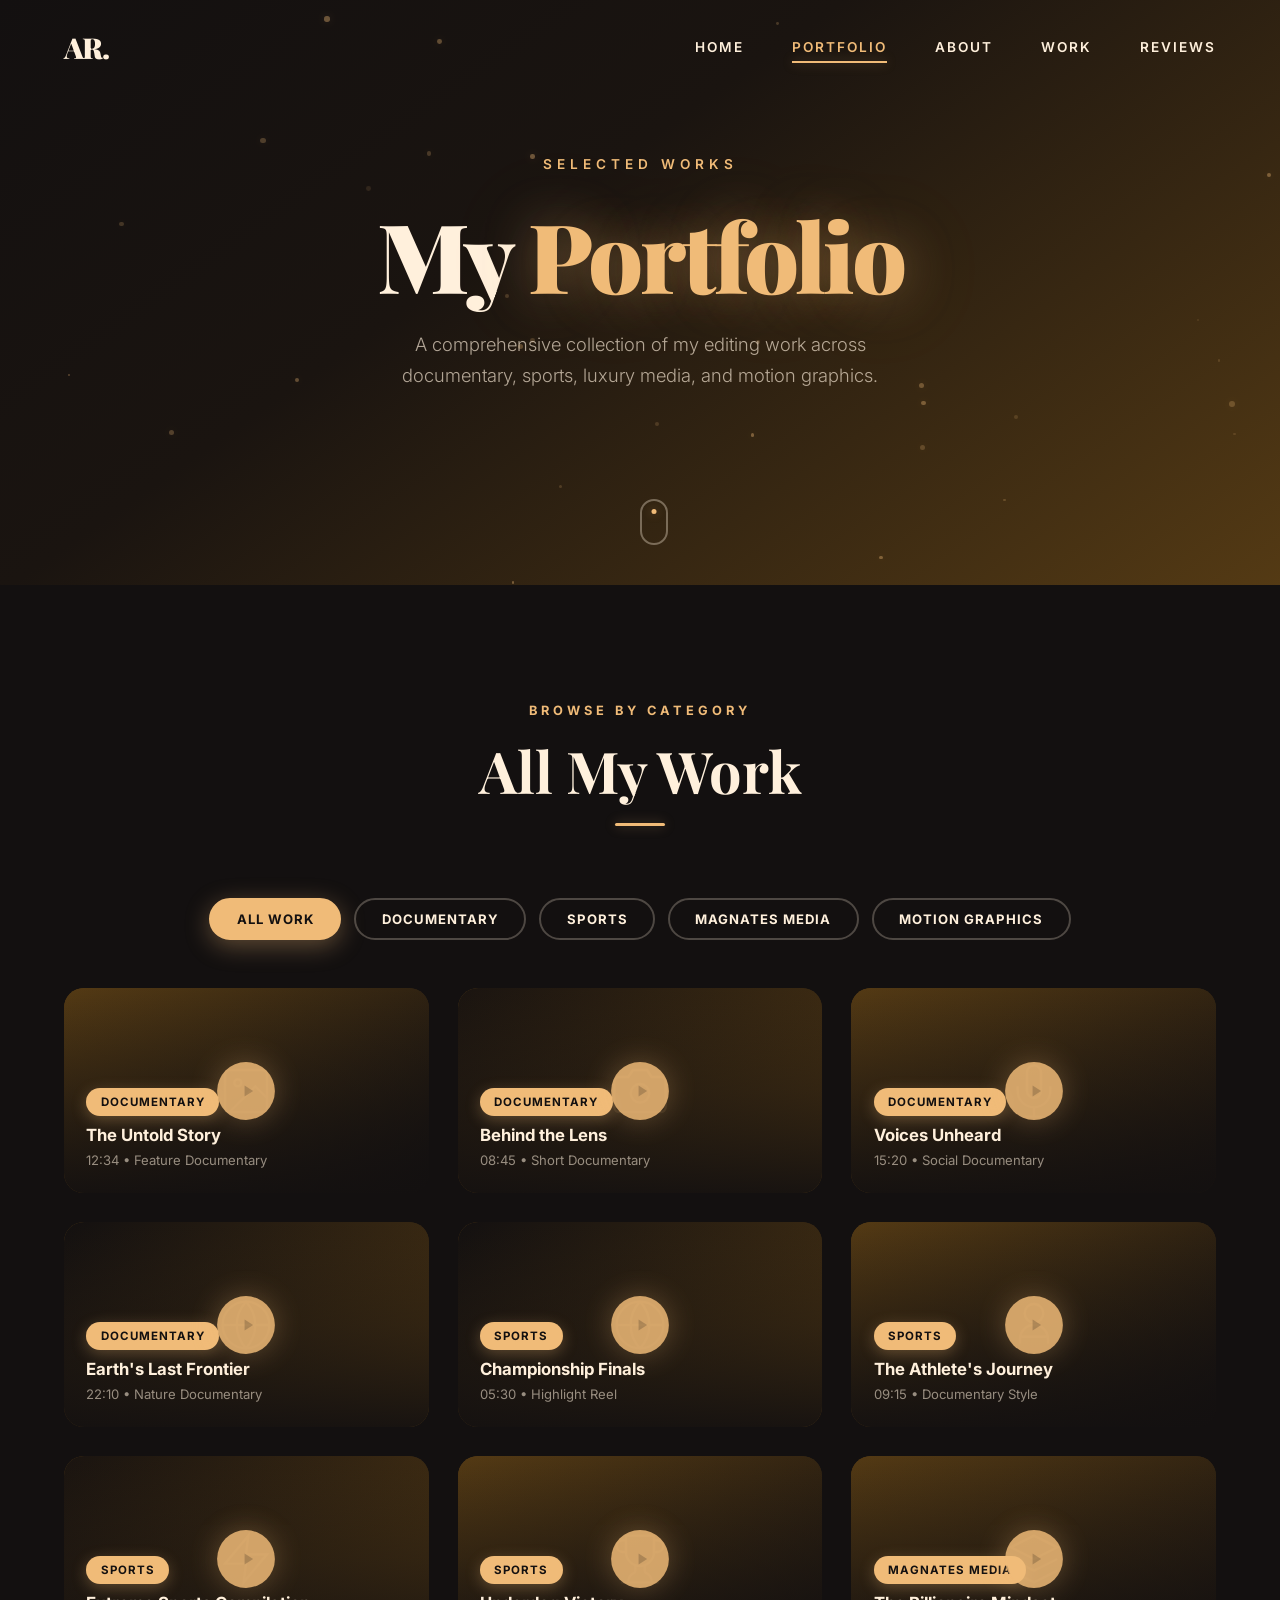
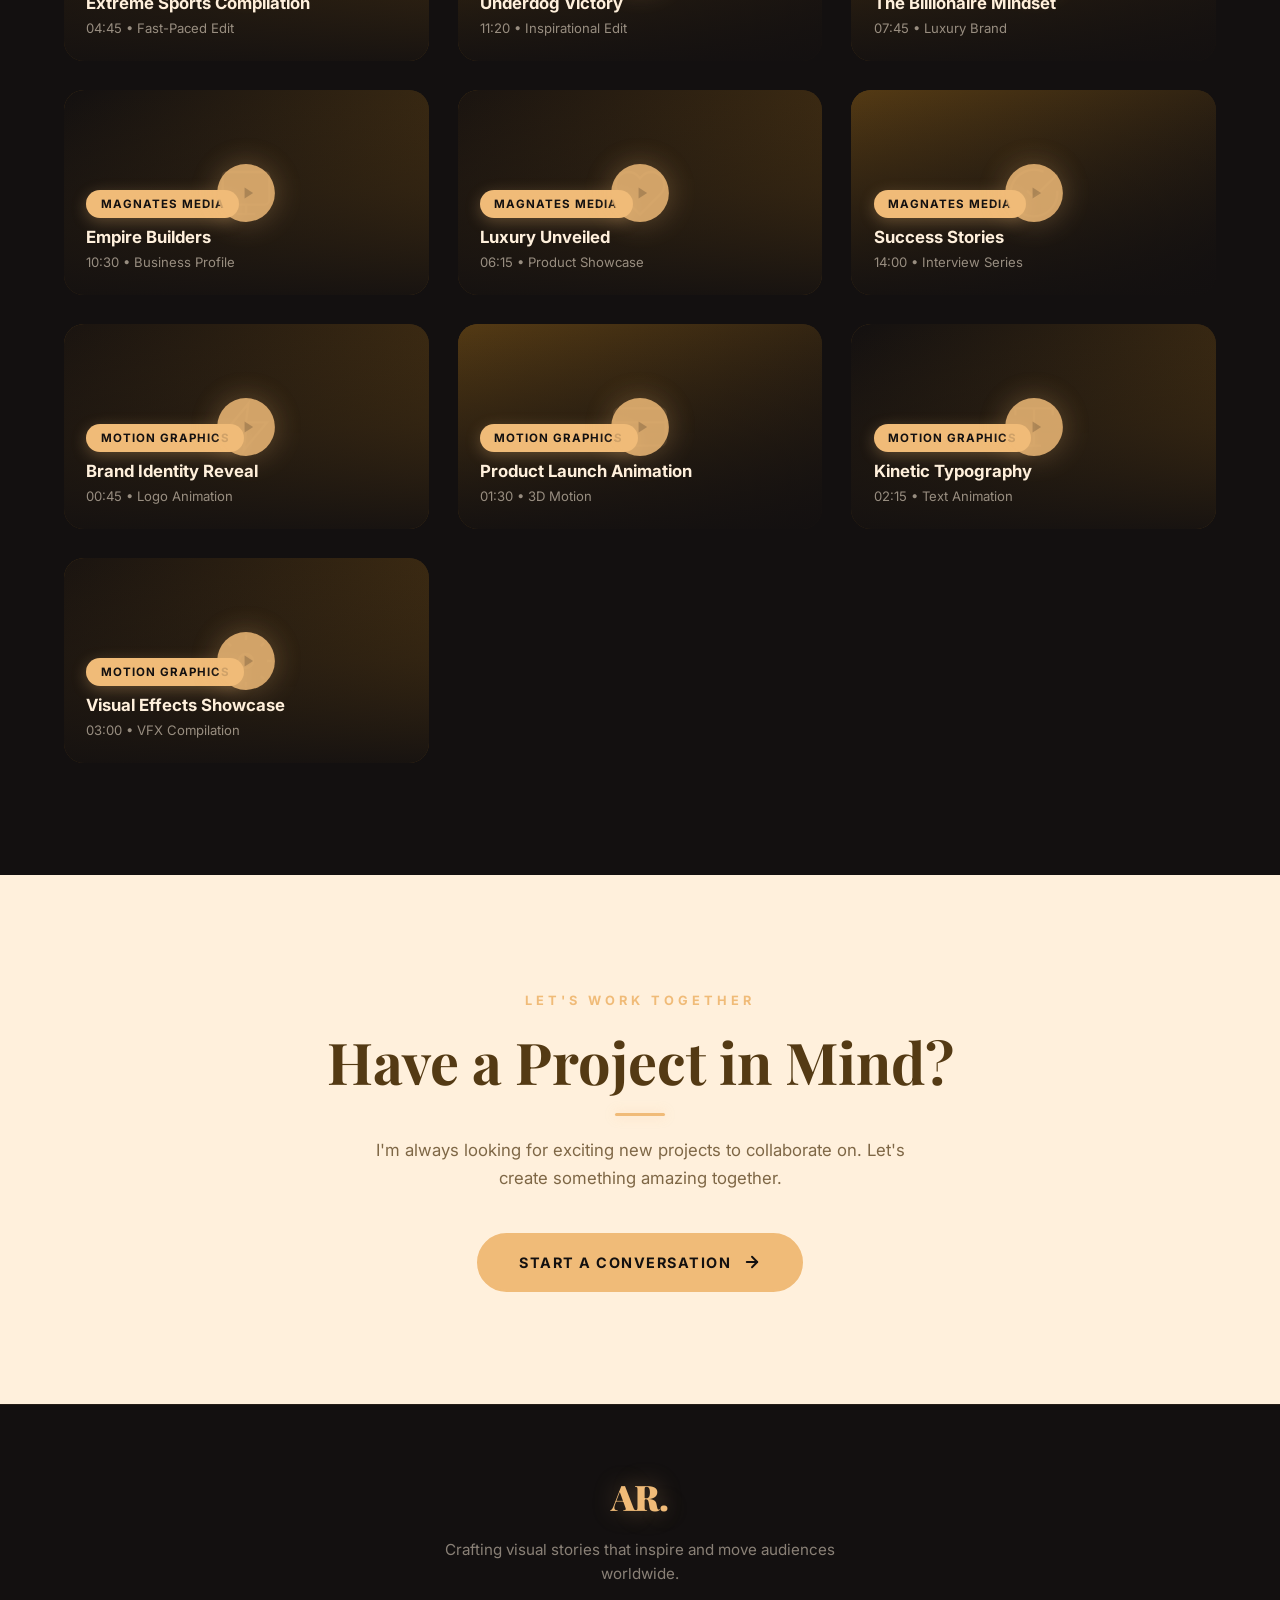
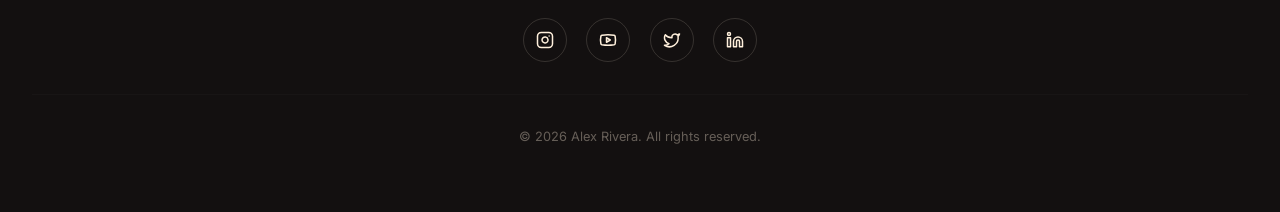
==== portfolio.html @ a9b36539 "Add files via upload" ====
<!DOCTYPE html>
<html lang="en">
<head>
<meta charset="UTF-8">
<meta name="viewport" content="width=device-width, initial-scale=1.0">
<title>Portfolio | Alex Rivera - Video Editor</title>
<meta name="description" content="Browse my complete video editing portfolio. Documentary, Sports, Magnates Media, and Motion Graphics.">
<link rel="stylesheet" href="css/styles.css">
</head>
<body>

<nav class="nav">
  <a href="index.html" class="nav-logo">AR.</a>
  <ul class="nav-links">
    <li><a href="index.html" class="nav-link">Home</a></li>
    <li><a href="portfolio.html" class="nav-link active">Portfolio</a></li>
    <li><a href="index.html#about" class="nav-link">About</a></li>
    <li><a href="index.html#work" class="nav-link">Work</a></li>
    <li><a href="index.html#reviews" class="nav-link">Reviews</a></li>
  </ul>
</nav>

<!-- HERO -->
<section class="hero" style="min-height:65vh;">
  <div class="hero-bg"></div>
  <div class="hero-particles"></div>
  <div class="hero-content">
    <p class="hero-subtitle">Selected Works</p>
    <h1 class="hero-title">My <span>Portfolio</span></h1>
    <p class="hero-desc">A comprehensive collection of my editing work across documentary, sports, luxury media, and motion graphics.</p>
  </div>
  <div class="hero-scroll"><div class="scroll-indicator"></div></div>
</section>

<!-- PORTFOLIO -->
<section class="section section-dark" id="portfolio">
  <div class="section-header reveal">
    <span class="section-label">Browse by Category</span>
    <h2 class="section-title">All My Work</h2>
    <div class="animated-line"></div>
  </div>

  <div class="filter-wrap reveal">
    <button class="filter-btn active" data-filter="all">All Work</button>
    <button class="filter-btn" data-filter="documentary">Documentary</button>
    <button class="filter-btn" data-filter="sports">Sports</button>
    <button class="filter-btn" data-filter="magnates">Magnates Media</button>
    <button class="filter-btn" data-filter="motion-graphics">Motion Graphics</button>
  </div>

  <div class="video-grid" id="portfolioGrid">

    <!-- ===== DOCUMENTARY ===== -->
    <div class="video-card reveal" data-video-url="https://drive.google.com/file/d/YOUR_DOC_ID_1/preview" data-video-title="The Untold Story" data-video-category="Documentary" data-category="documentary">
      <div class="video-thumb">
        <div class="video-thumb-bg" style="background:linear-gradient(145deg,#543A14,#131010);">
          <svg width="56" height="56" viewBox="0 0 24 24" fill="none" stroke="#F0BB78" stroke-width="1"><rect x="3" y="3" width="18" height="18" rx="2"/><circle cx="8.5" cy="8.5" r="1.5"/><path d="M21 15l-5-5L5 21"/></svg>
        </div>
        <div class="video-overlay">
          <div class="play-btn"><svg viewBox="0 0 24 24"><path d="M8 5v14l11-7z"/></svg></div>
          <span class="video-cat">Documentary</span>
          <h3 class="video-title">The Untold Story</h3>
          <p class="video-meta">12:34 &bull; Feature Documentary</p>
        </div>
      </div>
    </div>

    <div class="video-card reveal" data-video-url="https://drive.google.com/file/d/YOUR_DOC_ID_2/preview" data-video-title="Behind the Lens" data-video-category="Documentary" data-category="documentary">
      <div class="video-thumb">
        <div class="video-thumb-bg" style="background:linear-gradient(145deg,#1a1410,#543A14);">
          <svg width="56" height="56" viewBox="0 0 24 24" fill="none" stroke="#F0BB78" stroke-width="1"><path d="M23 19a2 2 0 0 1-2 2H3a2 2 0 0 1-2-2V8a2 2 0 0 1 2-2h4l2-3h6l2 3h4a2 2 0 0 1 2 2z"/><circle cx="12" cy="13" r="4"/></svg>
        </div>
        <div class="video-overlay">
          <div class="play-btn"><svg viewBox="0 0 24 24"><path d="M8 5v14l11-7z"/></svg></div>
          <span class="video-cat">Documentary</span>
          <h3 class="video-title">Behind the Lens</h3>
          <p class="video-meta">08:45 &bull; Short Documentary</p>
        </div>
      </div>
    </div>

    <div class="video-card reveal" data-video-url="https://drive.google.com/file/d/YOUR_DOC_ID_3/preview" data-video-title="Voices Unheard" data-video-category="Documentary" data-category="documentary">
      <div class="video-thumb">
        <div class="video-thumb-bg" style="background:linear-gradient(145deg,#543A14,#1a1410);">
          <svg width="56" height="56" viewBox="0 0 24 24" fill="none" stroke="#F0BB78" stroke-width="1"><path d="M12 1a3 3 0 0 0-3 3v8a3 3 0 0 0 6 0V4a3 3 0 0 0-3-3z"/><path d="M19 10v2a7 7 0 0 1-14 0v-2"/><line x1="12" y1="19" x2="12" y2="23"/><line x1="8" y1="23" x2="16" y2="23"/></svg>
        </div>
        <div class="video-overlay">
          <div class="play-btn"><svg viewBox="0 0 24 24"><path d="M8 5v14l11-7z"/></svg></div>
          <span class="video-cat">Documentary</span>
          <h3 class="video-title">Voices Unheard</h3>
          <p class="video-meta">15:20 &bull; Social Documentary</p>
        </div>
      </div>
    </div>

    <div class="video-card reveal" data-video-url="https://drive.google.com/file/d/YOUR_DOC_ID_4/preview" data-video-title="Earth's Last Frontier" data-video-category="Documentary" data-category="documentary">
      <div class="video-thumb">
        <div class="video-thumb-bg" style="background:linear-gradient(145deg,#131010,#543A14);">
          <svg width="56" height="56" viewBox="0 0 24 24" fill="none" stroke="#F0BB78" stroke-width="1"><circle cx="12" cy="12" r="10"/><line x1="2" y1="12" x2="22" y2="12"/><path d="M12 2a15.3 15.3 0 0 1 4 10 15.3 15.3 0 0 1-4 10 15.3 15.3 0 0 1-4-10 15.3 15.3 0 0 1 4-10z"/></svg>
        </div>
        <div class="video-overlay">
          <div class="play-btn"><svg viewBox="0 0 24 24"><path d="M8 5v14l11-7z"/></svg></div>
          <span class="video-cat">Documentary</span>
          <h3 class="video-title">Earth's Last Frontier</h3>
          <p class="video-meta">22:10 &bull; Nature Documentary</p>
        </div>
      </div>
    </div>

    <!-- ===== SPORTS ===== -->
    <div class="video-card reveal" data-video-url="https://drive.google.com/file/d/YOUR_SPORT_ID_1/preview" data-video-title="Championship Finals" data-video-category="Sports" data-category="sports">
      <div class="video-thumb">
        <div class="video-thumb-bg" style="background:linear-gradient(145deg,#131010,#543A14);">
          <svg width="56" height="56" viewBox="0 0 24 24" fill="none" stroke="#F0BB78" stroke-width="1"><circle cx="12" cy="12" r="10"/><path d="M12 2a14.5 14.5 0 0 0 0 20 14.5 14.5 0 0 0 0-20"/><path d="M2 12h20"/></svg>
        </div>
        <div class="video-overlay">
          <div class="play-btn"><svg viewBox="0 0 24 24"><path d="M8 5v14l11-7z"/></svg></div>
          <span class="video-cat">Sports</span>
          <h3 class="video-title">Championship Finals</h3>
          <p class="video-meta">05:30 &bull; Highlight Reel</p>
        </div>
      </div>
    </div>

    <div class="video-card reveal" data-video-url="https://drive.google.com/file/d/YOUR_SPORT_ID_2/preview" data-video-title="The Athlete's Journey" data-video-category="Sports" data-category="sports">
      <div class="video-thumb">
        <div class="video-thumb-bg" style="background:linear-gradient(145deg,#543A14,#131010);">
          <svg width="56" height="56" viewBox="0 0 24 24" fill="none" stroke="#F0BB78" stroke-width="1"><path d="M6.5 17h11"/><path d="M6 20v-2a6 6 0 1 1 12 0v2"/><circle cx="12" cy="7" r="4"/></svg>
        </div>
        <div class="video-overlay">
          <div class="play-btn"><svg viewBox="0 0 24 24"><path d="M8 5v14l11-7z"/></svg></div>
          <span class="video-cat">Sports</span>
          <h3 class="video-title">The Athlete's Journey</h3>
          <p class="video-meta">09:15 &bull; Documentary Style</p>
        </div>
      </div>
    </div>

    <div class="video-card reveal" data-video-url="https://drive.google.com/file/d/YOUR_SPORT_ID_3/preview" data-video-title="Extreme Sports Compilation" data-video-category="Sports" data-category="sports">
      <div class="video-thumb">
        <div class="video-thumb-bg" style="background:linear-gradient(145deg,#1a1410,#543A14);">
          <svg width="56" height="56" viewBox="0 0 24 24" fill="none" stroke="#F0BB78" stroke-width="1"><polygon points="13 2 3 14 12 14 11 22 21 10 12 10 13 2"/></svg>
        </div>
        <div class="video-overlay">
          <div class="play-btn"><svg viewBox="0 0 24 24"><path d="M8 5v14l11-7z"/></svg></div>
          <span class="video-cat">Sports</span>
          <h3 class="video-title">Extreme Sports Compilation</h3>
          <p class="video-meta">04:45 &bull; Fast-Paced Edit</p>
        </div>
      </div>
    </div>

    <div class="video-card reveal" data-video-url="https://drive.google.com/file/d/YOUR_SPORT_ID_4/preview" data-video-title="Underdog Victory" data-video-category="Sports" data-category="sports">
      <div class="video-thumb">
        <div class="video-thumb-bg" style="background:linear-gradient(145deg,#543A14,#1a1410);">
          <svg width="56" height="56" viewBox="0 0 24 24" fill="none" stroke="#F0BB78" stroke-width="1"><path d="M6 9H4.5a2.5 2.5 0 0 1 0-5H6"/><path d="M18 9h1.5a2.5 2.5 0 0 0 0-5H18"/><path d="M4 22h16"/><path d="M10 14.66V17c0 .55-.47.98-.97 1.21C7.85 18.75 7 20.24 7 22"/><path d="M14 14.66V17c0 .55.47.98.97 1.21C16.15 18.75 17 20.24 17 22"/><path d="M18 2H6v7a6 6 0 0 0 12 0V2Z"/></svg>
        </div>
        <div class="video-overlay">
          <div class="play-btn"><svg viewBox="0 0 24 24"><path d="M8 5v14l11-7z"/></svg></div>
          <span class="video-cat">Sports</span>
          <h3 class="video-title">Underdog Victory</h3>
          <p class="video-meta">11:20 &bull; Inspirational Edit</p>
        </div>
      </div>
    </div>

    <!-- ===== MAGNATES MEDIA ===== -->
    <div class="video-card reveal" data-video-url="https://drive.google.com/file/d/YOUR_MAG_ID_1/preview" data-video-title="The Billionaire Mindset" data-video-category="Magnates Media" data-category="magnates">
      <div class="video-thumb">
        <div class="video-thumb-bg" style="background:linear-gradient(145deg,#543A14,#1a1410);">
          <svg width="56" height="56" viewBox="0 0 24 24" fill="none" stroke="#F0BB78" stroke-width="1"><path d="M12 2L2 7l10 5 10-5-10-5z"/><path d="M2 17l10 5 10-5"/><path d="M2 12l10 5 10-5"/></svg>
        </div>
        <div class="video-overlay">
          <div class="play-btn"><svg viewBox="0 0 24 24"><path d="M8 5v14l11-7z"/></svg></div>
          <span class="video-cat">Magnates Media</span>
          <h3 class="video-title">The Billionaire Mindset</h3>
          <p class="video-meta">07:45 &bull; Luxury Brand</p>
        </div>
      </div>
    </div>

    <div class="video-card reveal" data-video-url="https://drive.google.com/file/d/YOUR_MAG_ID_2/preview" data-video-title="Empire Builders" data-video-category="Magnates Media" data-category="magnates">
      <div class="video-thumb">
        <div class="video-thumb-bg" style="background:linear-gradient(145deg,#131010,#543A14);">
          <svg width="56" height="56" viewBox="0 0 24 24" fill="none" stroke="#F0BB78" stroke-width="1"><rect x="2" y="3" width="20" height="14" rx="2" ry="2"/><line x1="8" y1="21" x2="16" y2="21"/><line x1="12" y1="17" x2="12" y2="21"/></svg>
        </div>
        <div class="video-overlay">
          <div class="play-btn"><svg viewBox="0 0 24 24"><path d="M8 5v14l11-7z"/></svg></div>
          <span class="video-cat">Magnates Media</span>
          <h3 class="video-title">Empire Builders</h3>
          <p class="video-meta">10:30 &bull; Business Profile</p>
        </div>
      </div>
    </div>

    <div class="video-card reveal" data-video-url="https://drive.google.com/file/d/YOUR_MAG_ID_3/preview" data-video-title="Luxury Unveiled" data-video-category="Magnates Media" data-category="magnates">
      <div class="video-thumb">
        <div class="video-thumb-bg" style="background:linear-gradient(145deg,#1a1410,#543A14);">
          <svg width="56" height="56" viewBox="0 0 24 24" fill="none" stroke="#F0BB78" stroke-width="1"><path d="M20.84 4.61a5.5 5.5 0 0 0-7.78 0L12 5.67l-1.06-1.06a5.5 5.5 0 0 0-7.78 7.78l1.06 1.06L12 21.23l7.78-7.78 1.06-1.06a5.5 5.5 0 0 0 0-7.78z"/></svg>
        </div>
        <div class="video-overlay">
          <div class="play-btn"><svg viewBox="0 0 24 24"><path d="M8 5v14l11-7z"/></svg></div>
          <span class="video-cat">Magnates Media</span>
          <h3 class="video-title">Luxury Unveiled</h3>
          <p class="video-meta">06:15 &bull; Product Showcase</p>
        </div>
      </div>
    </div>

    <div class="video-card reveal" data-video-url="https://drive.google.com/file/d/YOUR_MAG_ID_4/preview" data-video-title="Success Stories" data-video-category="Magnates Media" data-category="magnates">
      <div class="video-thumb">
        <div class="video-thumb-bg" style="background:linear-gradient(145deg,#543A14,#131010);">
          <svg width="56" height="56" viewBox="0 0 24 24" fill="none" stroke="#F0BB78" stroke-width="1"><path d="M22 11.08V12a10 10 0 1 1-5.93-9.14"/><polyline points="22 4 12 14.01 9 11.01"/></svg>
        </div>
        <div class="video-overlay">
          <div class="play-btn"><svg viewBox="0 0 24 24"><path d="M8 5v14l11-7z"/></svg></div>
          <span class="video-cat">Magnates Media</span>
          <h3 class="video-title">Success Stories</h3>
          <p class="video-meta">14:00 &bull; Interview Series</p>
        </div>
      </div>
    </div>

    <!-- ===== MOTION GRAPHICS ===== -->
    <div class="video-card reveal" data-video-url="https://drive.google.com/file/d/YOUR_MG_ID_1/preview" data-video-title="Brand Identity Reveal" data-video-category="Motion Graphics" data-category="motion-graphics">
      <div class="video-thumb">
        <div class="video-thumb-bg" style="background:linear-gradient(145deg,#1a1410,#543A14);">
          <svg width="56" height="56" viewBox="0 0 24 24" fill="none" stroke="#F0BB78" stroke-width="1"><polygon points="13 2 3 14 12 14 11 22 21 10 12 10 13 2"/></svg>
        </div>
        <div class="video-overlay">
          <div class="play-btn"><svg viewBox="0 0 24 24"><path d="M8 5v14l11-7z"/></svg></div>
          <span class="video-cat">Motion Graphics</span>
          <h3 class="video-title">Brand Identity Reveal</h3>
          <p class="video-meta">00:45 &bull; Logo Animation</p>
        </div>
      </div>
    </div>

    <div class="video-card reveal" data-video-url="https://drive.google.com/file/d/YOUR_MG_ID_2/preview" data-video-title="Product Launch Animation" data-video-category="Motion Graphics" data-category="motion-graphics">
      <div class="video-thumb">
        <div class="video-thumb-bg" style="background:linear-gradient(145deg,#543A14,#1a1410);">
          <svg width="56" height="56" viewBox="0 0 24 24" fill="none" stroke="#F0BB78" stroke-width="1"><rect x="1" y="4" width="22" height="16" rx="2" ry="2"/><line x1="1" y1="10" x2="23" y2="10"/></svg>
        </div>
        <div class="video-overlay">
          <div class="play-btn"><svg viewBox="0 0 24 24"><path d="M8 5v14l11-7z"/></svg></div>
          <span class="video-cat">Motion Graphics</span>
          <h3 class="video-title">Product Launch Animation</h3>
          <p class="video-meta">01:30 &bull; 3D Motion</p>
        </div>
      </div>
    </div>

    <div class="video-card reveal" data-video-url="https://drive.google.com/file/d/YOUR_MG_ID_3/preview" data-video-title="Kinetic Typography" data-video-category="Motion Graphics" data-category="motion-graphics">
      <div class="video-thumb">
        <div class="video-thumb-bg" style="background:linear-gradient(145deg,#131010,#543A14);">
          <svg width="56" height="56" viewBox="0 0 24 24" fill="none" stroke="#F0BB78" stroke-width="1"><path d="M4 7V4h16v3"/><path d="M9 20h6"/><path d="M12 4v16"/></svg>
        </div>
        <div class="video-overlay">
          <div class="play-btn"><svg viewBox="0 0 24 24"><path d="M8 5v14l11-7z"/></svg></div>
          <span class="video-cat">Motion Graphics</span>
          <h3 class="video-title">Kinetic Typography</h3>
          <p class="video-meta">02:15 &bull; Text Animation</p>
        </div>
      </div>
    </div>

    <div class="video-card reveal" data-video-url="https://drive.google.com/file/d/YOUR_MG_ID_4/preview" data-video-title="Visual Effects Showcase" data-video-category="Motion Graphics" data-category="motion-graphics">
      <div class="video-thumb">
        <div class="video-thumb-bg" style="background:linear-gradient(145deg,#1a1410,#543A14);">
          <svg width="56" height="56" viewBox="0 0 24 24" fill="none" stroke="#F0BB78" stroke-width="1"><circle cx="12" cy="12" r="3"/><path d="M12 1v2"/><path d="M12 21v2"/><path d="M4.22 4.22l1.42 1.42"/><path d="M18.36 18.36l1.42 1.42"/><path d="M1 12h2"/><path d="M21 12h2"/><path d="M4.22 19.78l1.42-1.42"/><path d="M18.36 5.64l1.42-1.42"/></svg>
        </div>
        <div class="video-overlay">
          <div class="play-btn"><svg viewBox="0 0 24 24"><path d="M8 5v14l11-7z"/></svg></div>
          <span class="video-cat">Motion Graphics</span>
          <h3 class="video-title">Visual Effects Showcase</h3>
          <p class="video-meta">03:00 &bull; VFX Compilation</p>
        </div>
      </div>
    </div>

  </div>
</section>

<!-- CTA -->
<section class="section section-cream" style="text-align:center;">
  <div class="reveal">
    <span class="section-label">Let's Work Together</span>
    <h2 class="section-title">Have a Project in Mind?</h2>
    <div class="animated-line"></div>
    <p class="section-desc" style="margin-bottom:2.5rem;">I'm always looking for exciting new projects to collaborate on. Let's create something amazing together.</p>
    <a href="mailto:alex.rivera@example.com" class="hero-cta" style="opacity:1;animation:none;">
      <span>Start a Conversation</span>
      <svg width="18" height="18" viewBox="0 0 24 24" fill="none" stroke="currentColor" stroke-width="2.5" stroke-linecap="round" stroke-linejoin="round"><path d="M5 12h14"/><path d="m12 5 7 7-7 7"/></svg>
    </a>
  </div>
</section>

<!-- FOOTER -->
<footer class="footer">
  <div class="footer-logo">AR.</div>
  <p class="footer-text">Crafting visual stories that inspire and move audiences worldwide.</p>
  <div class="footer-social">
    <a href="#" class="social-link" aria-label="Instagram"><svg width="18" height="18" viewBox="0 0 24 24" fill="none" stroke="currentColor" stroke-width="2" stroke-linecap="round" stroke-linejoin="round"><rect x="2" y="2" width="20" height="20" rx="5"/><path d="M16 11.37A4 4 0 1 1 12.63 8 4 4 0 0 1 16 11.37z"/><line x1="17.5" y1="6.5" x2="17.51" y2="6.5"/></svg></a>
    <a href="#" class="social-link" aria-label="YouTube"><svg width="18" height="18" viewBox="0 0 24 24" fill="none" stroke="currentColor" stroke-width="2" stroke-linecap="round" stroke-linejoin="round"><path d="M2.5 17a24.12 24.12 0 0 1 0-10 2 2 0 0 1 1.4-1.4 49.56 49.56 0 0 1 16.2 0A2 2 0 0 1 21.5 7a24.12 24.12 0 0 1 0 10 2 2 0 0 1-1.4 1.4 49.55 49.55 0 0 1-16.2 0A2 2 0 0 1 2.5 17"/><path d="m10 15 5-3-5-3z"/></svg></a>
    <a href="#" class="social-link" aria-label="Twitter"><svg width="18" height="18" viewBox="0 0 24 24" fill="none" stroke="currentColor" stroke-width="2" stroke-linecap="round" stroke-linejoin="round"><path d="M22 4s-.7 2.1-2 3.4c1.6 10-9.4 17.3-18 11.6 2.2.1 4.4-.6 6-2C3 15.5.5 9.6 3 5c2.2 2.6 5.6 4.1 9 4-.9-4.2 4-6.6 7-3.8 1.1 0 3-1.2 3-1.2z"/></svg></a>
    <a href="#" class="social-link" aria-label="LinkedIn"><svg width="18" height="18" viewBox="0 0 24 24" fill="none" stroke="currentColor" stroke-width="2" stroke-linecap="round" stroke-linejoin="round"><path d="M16 8a6 6 0 0 1 6 6v7h-4v-7a2 2 0 0 0-2-2 2 2 0 0 0-2 2v7h-4v-7a6 6 0 0 1 6-6z"/><rect x="2" y="9" width="4" height="12"/><circle cx="4" cy="4" r="2"/></svg></a>
  </div>
  <div class="footer-bottom">&copy; 2026 Alex Rivera. All rights reserved.</div>
</footer>

<!-- VIDEO MODAL -->
<div class="video-modal" id="videoModal">
  <div class="modal-backdrop"></div>
  <div class="modal-content">
    <button class="modal-close" aria-label="Close video">
      <svg viewBox="0 0 24 24" fill="none" stroke="currentColor" stroke-width="2.5" stroke-linecap="round" stroke-linejoin="round"><line x1="18" y1="6" x2="6" y2="18"/><line x1="6" y1="6" x2="18" y2="18"/></svg>
    </button>
    <div class="modal-video"></div>
    <div class="modal-info">
      <h3>Video Title</h3>
      <p>Category</p>
    </div>
  </div>
</div>

<script src="js/video-config.js"></script>
<script src="js/main.js"></script>
</body>
</html>
---- css/styles.css ----
@import url('https://fonts.googleapis.com/css2?family=Inter:wght@300;400;500;600;700;800;900&family=Playfair+Display:ital,wght@0,400;0,700;0,900;1,400;1,700&display=swap');

:root {
  --cream: #FFF0DC;
  --peach: #F0BB78;
  --brown: #543A14;
  --black: #131010;
  --peach-glow: rgba(240,187,120,0.35);
  --peach-glow-strong: rgba(240,187,120,0.6);
}

*{margin:0;padding:0;box-sizing:border-box}
html{scroll-behavior:smooth;font-size:16px}
body{font-family:'Inter',sans-serif;background:var(--cream);color:var(--brown);overflow-x:hidden;line-height:1.6}
h1,h2,h3,h4,h5,h6{font-family:'Playfair Display',serif;font-weight:700;line-height:1.15}
a{text-decoration:none;color:inherit}
img{max-width:100%;display:block}

::-webkit-scrollbar{width:8px}
::-webkit-scrollbar-track{background:var(--cream)}
::-webkit-scrollbar-thumb{background:var(--peach);border-radius:4px}
::-webkit-scrollbar-thumb:hover{background:var(--brown)}

/* === NAV === */
.nav{position:fixed;top:0;left:0;width:100%;z-index:1000;padding:1.5rem 4rem;display:flex;justify-content:space-between;align-items:center;transition:all .4s cubic-bezier(.4,0,.2,1);backdrop-filter:blur(0)}
.nav.scrolled{background:rgba(255,240,220,.88);backdrop-filter:blur(20px);padding:1rem 4rem;box-shadow:0 4px 30px rgba(84,58,20,.08)}
.nav.scrolled .nav-logo{color:var(--brown)}
.nav.scrolled .nav-link{color:var(--brown)}
.nav-logo{font-family:'Playfair Display',serif;font-size:1.8rem;font-weight:900;color:var(--cream);letter-spacing:-1px;transition:color .3s}
.nav-links{display:flex;gap:3rem;list-style:none}
.nav-link{font-size:.85rem;font-weight:600;color:var(--cream);letter-spacing:2px;text-transform:uppercase;position:relative;padding:.5rem 0;transition:color .3s}
.nav-link::after{content:'';position:absolute;bottom:0;left:0;width:0;height:2px;background:var(--peach);transition:width .35s cubic-bezier(.4,0,.2,1);box-shadow:0 0 12px var(--peach-glow)}
.nav-link:hover::after{width:100%}
.nav-link:hover{color:var(--peach)}
.nav-link.active{color:var(--peach)}
.nav-link.active::after{width:100%}

/* === HERO === */
.hero{min-height:100vh;position:relative;display:flex;align-items:center;justify-content:center;overflow:hidden;background:var(--black)}
.hero-bg{position:absolute;inset:0;background:linear-gradient(145deg,var(--black) 0%,#1a1410 40%,var(--brown) 100%);z-index:1}
.hero-particles{position:absolute;inset:0;z-index:2;overflow:hidden}
.particle{position:absolute;width:3px;height:3px;background:var(--peach);border-radius:50%;opacity:.25;animation:floatParticle 18s infinite ease-in-out;box-shadow:0 0 8px var(--peach-glow)}
.hero-content{position:relative;z-index:10;text-align:center;padding:2rem;max-width:900px}
.hero-subtitle{font-size:.85rem;font-weight:600;letter-spacing:5px;text-transform:uppercase;color:var(--peach);margin-bottom:1.5rem;opacity:0;animation:fadeInUp .9s ease forwards .3s}
.hero-title{font-size:clamp(2.8rem,7.5vw,6.5rem);font-weight:900;color:var(--cream);margin-bottom:1.2rem;opacity:0;animation:fadeInUp .9s ease forwards .5s;letter-spacing:-3px}
.hero-title span{color:var(--peach);text-shadow:0 0 50px var(--peach-glow),0 0 100px rgba(240,187,120,.2)}
.hero-desc{font-size:1.15rem;color:rgba(255,240,220,.65);max-width:560px;margin:0 auto 2.5rem;opacity:0;animation:fadeInUp .9s ease forwards .7s;font-weight:300;line-height:1.7}
.hero-cta{display:inline-flex;align-items:center;gap:.75rem;padding:1rem 2.5rem;background:var(--peach);color:var(--black);font-weight:700;font-size:.9rem;letter-spacing:1.5px;text-transform:uppercase;border-radius:50px;transition:all .4s cubic-bezier(.4,0,.2,1);opacity:0;animation:fadeInUp .9s ease forwards .9s;border:2px solid var(--peach);cursor:pointer}
.hero-cta:hover{background:transparent;color:var(--peach);transform:translateY(-4px);box-shadow:0 15px 50px var(--peach-glow),0 0 80px rgba(240,187,120,.15)}
.hero-scroll{position:absolute;bottom:2.5rem;left:50%;transform:translateX(-50%);z-index:10;opacity:0;animation:fadeInUp .9s ease forwards 1.3s}
.scroll-indicator{width:28px;height:46px;border:2px solid rgba(255,240,220,.35);border-radius:14px;position:relative}
.scroll-indicator::before{content:'';position:absolute;top:8px;left:50%;transform:translateX(-50%);width:5px;height:5px;background:var(--peach);border-radius:50%;animation:scrollBounce 2.2s infinite;box-shadow:0 0 10px var(--peach-glow)}

/* === SECTIONS === */
.section{padding:7rem 4rem;position:relative;overflow:hidden}
.section-dark{background:var(--black);color:var(--cream)}
.section-cream{background:var(--cream);color:var(--brown)}
.section-header{text-align:center;margin-bottom:4.5rem}
.section-label{font-size:.8rem;font-weight:700;letter-spacing:4px;text-transform:uppercase;color:var(--peach);margin-bottom:1rem;display:inline-block}
.section-title{font-size:clamp(2.2rem,4.5vw,3.8rem);margin-bottom:1.2rem}
.section-desc{font-size:1.05rem;max-width:580px;margin:0 auto;opacity:.75;line-height:1.7}

/* === MARQUEE === */
.marquee-wrap{overflow:hidden;white-space:nowrap;padding:1.8rem 0;background:var(--peach);position:relative}
.marquee-track{display:inline-flex;animation:marqueeScroll 22s linear infinite}
.marquee-item{font-family:'Playfair Display',serif;font-size:1.6rem;font-weight:800;padding:0 2.5rem;text-transform:uppercase;letter-spacing:2px;color:var(--black);display:flex;align-items:center;gap:2.5rem}
.marquee-dot{color:var(--brown);font-size:1.2rem}

/* === ABOUT === */
.about-grid{display:grid;grid-template-columns:1fr 1fr;gap:5rem;align-items:center;max-width:1200px;margin:0 auto}
.about-image{position:relative}
.about-frame{width:100%;aspect-ratio:3/4;background:linear-gradient(145deg,var(--brown),var(--black));border-radius:24px;position:relative;overflow:hidden;display:flex;align-items:center;justify-content:center}
.about-frame::before{content:'';position:absolute;inset:-3px;background:linear-gradient(145deg,var(--peach),var(--cream));border-radius:26px;z-index:-1;opacity:.4;animation:borderGlow 3s ease-in-out infinite}
.about-frame-inner{width:calc(100%-6px);height:calc(100%-6px);background:linear-gradient(180deg,#1a1410,var(--black));border-radius:22px;display:flex;align-items:center;justify-content:center;position:relative;overflow:hidden}
.about-glow{position:absolute;width:250px;height:250px;background:var(--peach);border-radius:50%;filter:blur(100px);opacity:.2;top:-60px;right:-60px;animation:pulseGlow 4s ease-in-out infinite}
.about-avatar{font-size:4rem;color:var(--peach);opacity:.25}
.about-content h3{font-size:2.4rem;margin-bottom:1.2rem}
.about-content p{font-size:1rem;margin-bottom:1.2rem;opacity:.85;line-height:1.8}
.about-stats{display:flex;gap:3rem;margin-top:2.5rem}
.stat-item{text-align:center}
.stat-num{font-family:'Playfair Display',serif;font-size:2.8rem;font-weight:900;color:var(--peach);line-height:1;text-shadow:0 0 25px var(--peach-glow)}
.stat-label{font-size:.8rem;text-transform:uppercase;letter-spacing:1.5px;margin-top:.4rem;opacity:.6;font-weight:600}

/* === SKILLS === */
.skills-grid{display:grid;grid-template-columns:repeat(auto-fit,minmax(240px,1fr));gap:1.5rem;max-width:1000px;margin:0 auto}
.skill-card{background:rgba(255,240,220,.04);border:1px solid rgba(240,187,120,.12);border-radius:20px;padding:2.2rem 1.8rem;text-align:center;transition:all .45s cubic-bezier(.4,0,.2,1);backdrop-filter:blur(8px)}
.skill-card:hover{transform:translateY(-8px);border-color:var(--peach);box-shadow:0 25px 50px rgba(19,16,16,.25),0 0 40px var(--peach-glow)}
.skill-icon{width:56px;height:56px;background:linear-gradient(145deg,var(--peach),var(--brown));border-radius:16px;display:flex;align-items:center;justify-content:center;margin:0 auto 1.2rem;font-size:1.4rem;box-shadow:0 10px 30px var(--peach-glow);transition:transform .3s}
.skill-card:hover .skill-icon{transform:scale(1.1) rotate(-5deg)}
.skill-card h4{font-family:'Inter',sans-serif;font-size:1.05rem;font-weight:700;margin-bottom:.6rem}
.skill-card p{font-size:.88rem;opacity:.65;line-height:1.6}

/* === VIDEO CARDS === */
.video-grid{display:grid;grid-template-columns:repeat(auto-fit,minmax(300px,1fr));gap:1.8rem;max-width:1400px;margin:0 auto}
.video-card{position:relative;border-radius:20px;overflow:hidden;background:var(--black);cursor:pointer;transition:all .5s cubic-bezier(.4,0,.2,1);transform-style:preserve-3d}
.video-card:hover{transform:translateY(-12px) scale(1.015);box-shadow:0 35px 70px rgba(19,16,16,.35),0 0 50px var(--peach-glow)}
.video-thumb{position:relative;aspect-ratio:16/9;overflow:hidden;background:linear-gradient(145deg,var(--brown),var(--black))}
.video-thumb-bg{width:100%;height:100%;display:flex;align-items:center;justify-content:center;position:relative}
.video-thumb-bg::after{content:'';position:absolute;inset:0;background:linear-gradient(to top,rgba(19,16,16,.92) 0%,rgba(19,16,16,.4) 50%,transparent 100%);transition:all .4s ease}
.video-card:hover .video-thumb-bg::after{background:linear-gradient(to top,rgba(19,16,16,.95) 0%,rgba(19,16,16,.55) 60%,transparent 100%)}
.video-thumb svg{opacity:.2;transition:opacity .4s}
.video-card:hover .video-thumb svg{opacity:.1}
.video-overlay{position:absolute;inset:0;display:flex;flex-direction:column;justify-content:flex-end;padding:1.4rem;z-index:2}
.play-btn{position:absolute;top:50%;left:50%;transform:translate(-50%,-50%) scale(.85);width:68px;height:68px;background:var(--peach);border-radius:50%;display:flex;align-items:center;justify-content:center;transition:all .45s cubic-bezier(.4,0,.2,1);opacity:.85;box-shadow:0 0 35px var(--peach-glow);z-index:3}
.play-btn svg{width:22px;height:22px;fill:var(--black);margin-left:3px}
.video-card:hover .play-btn{transform:translate(-50%,-50%) scale(1.1);opacity:1;box-shadow:0 0 60px var(--peach-glow-strong),0 0 100px rgba(240,187,120,.2)}
.video-cat{display:inline-block;padding:.3rem .9rem;background:var(--peach);color:var(--black);font-size:.72rem;font-weight:700;text-transform:uppercase;letter-spacing:1px;border-radius:20px;margin-bottom:.6rem;width:fit-content;box-shadow:0 4px 15px rgba(240,187,120,.3)}
.video-title{font-family:'Inter',sans-serif;font-size:1.05rem;font-weight:700;color:var(--cream);margin-bottom:.3rem}
.video-meta{font-size:.82rem;color:rgba(255,240,220,.55)}

/* === FILTERS === */
.filter-wrap{display:flex;justify-content:center;gap:.8rem;margin-bottom:3rem;flex-wrap:wrap}
.filter-btn{padding:.7rem 1.6rem;background:transparent;border:2px solid var(--brown);color:var(--brown);font-family:'Inter',sans-serif;font-size:.82rem;font-weight:700;text-transform:uppercase;letter-spacing:1px;border-radius:50px;cursor:pointer;transition:all .35s cubic-bezier(.4,0,.2,1)}
.filter-btn:hover{background:var(--brown);color:var(--cream);transform:translateY(-2px);box-shadow:0 10px 30px var(--brown-glow)}
.filter-btn.active{background:var(--peach);border-color:var(--peach);color:var(--black);box-shadow:0 6px 25px var(--peach-glow)}
.section-dark .filter-btn{border-color:rgba(255,240,220,.25);color:var(--cream)}
.section-dark .filter-btn:hover{background:var(--cream);color:var(--brown)}
.section-dark .filter-btn.active{background:var(--peach);border-color:var(--peach);color:var(--black)}

/* === TESTIMONIALS === */
.testimonials-grid{display:grid;grid-template-columns:repeat(auto-fit,minmax(340px,1fr));gap:1.8rem;max-width:1200px;margin:0 auto}
.testimonial-card{background:rgba(255,240,220,.04);border:1px solid rgba(240,187,120,.1);border-radius:24px;padding:2.5rem;position:relative;transition:all .45s cubic-bezier(.4,0,.2,1);backdrop-filter:blur(10px)}
.testimonial-card:hover{transform:translateY(-6px);border-color:var(--peach);box-shadow:0 25px 50px rgba(19,16,16,.2),0 0 35px var(--peach-glow)}
.testimonial-quote{font-size:3.5rem;color:var(--peach);line-height:1;margin-bottom:.5rem;opacity:.3;font-family:'Playfair Display',serif;font-style:italic}
.testimonial-text{font-size:.95rem;line-height:1.85;margin-bottom:2rem;opacity:.85}
.testimonial-author{display:flex;align-items:center;gap:1rem}
.testimonial-avatar{width:48px;height:48px;border-radius:50%;background:linear-gradient(145deg,var(--peach),var(--brown));display:flex;align-items:center;justify-content:center;font-weight:800;color:var(--cream);font-size:1.1rem;box-shadow:0 0 15px var(--peach-glow)}
.testimonial-name{font-weight:700;font-size:.95rem}
.testimonial-role{font-size:.82rem;opacity:.55}

/* === VIDEO MODAL === */
.video-modal{position:fixed;inset:0;z-index:9999;display:flex;align-items:center;justify-content:center;opacity:0;visibility:hidden;transition:all .45s cubic-bezier(.4,0,.2,1)}
.video-modal.active{opacity:1;visibility:visible}
.modal-backdrop{position:absolute;inset:0;background:rgba(19,16,16,.96);backdrop-filter:blur(25px)}
.modal-content{position:relative;z-index:2;width:92%;max-width:1100px;background:var(--black);border-radius:24px;overflow:hidden;transform:scale(.88) translateY(30px);transition:all .45s cubic-bezier(.4,0,.2,1);box-shadow:0 0 80px var(--peach-glow),0 0 150px rgba(240,187,120,.08);border:1px solid rgba(240,187,120,.15)}
.video-modal.active .modal-content{transform:scale(1) translateY(0)}
.modal-video{position:relative;aspect-ratio:16/9;background:var(--black)}
.modal-video iframe,.modal-video video{width:100%;height:100%;border:none}
.modal-close{position:absolute;top:-55px;right:0;width:44px;height:44px;background:var(--peach);border:none;border-radius:50%;cursor:pointer;display:flex;align-items:center;justify-content:center;transition:all .35s ease;z-index:10;box-shadow:0 0 25px var(--peach-glow)}
.modal-close:hover{transform:rotate(90deg) scale(1.1);box-shadow:0 0 40px var(--peach-glow-strong)}
.modal-close svg{width:20px;height:20px;stroke:var(--black);stroke-width:2.5}
.modal-info{padding:1.3rem 2rem;background:var(--black);border-top:1px solid rgba(240,187,120,.1)}
.modal-info h3{font-size:1.2rem;color:var(--cream);margin-bottom:.3rem;font-family:'Inter',sans-serif;font-weight:700}
.modal-info p{font-size:.82rem;color:var(--peach);text-transform:uppercase;letter-spacing:2px;font-weight:600}

/* === FOOTER === */
.footer{background:var(--black);color:var(--cream);padding:4rem 2rem;text-align:center;border-top:1px solid rgba(240,187,120,.08)}
.footer-logo{font-family:'Playfair Display',serif;font-size:2.2rem;font-weight:900;margin-bottom:.8rem;color:var(--peach);text-shadow:0 0 25px var(--peach-glow)}
.footer-text{opacity:.5;margin-bottom:2rem;font-size:.95rem;max-width:400px;margin-left:auto;margin-right:auto}
.footer-social{display:flex;justify-content:center;gap:1.2rem;margin-bottom:2rem}
.social-link{width:44px;height:44px;border:1.5px solid rgba(255,240,220,.15);border-radius:50%;display:flex;align-items:center;justify-content:center;transition:all .35s ease;color:var(--cream)}
.social-link:hover{background:var(--peach);border-color:var(--peach);color:var(--black);transform:translateY(-4px);box-shadow:0 12px 35px var(--peach-glow)}
.footer-bottom{font-size:.8rem;opacity:.35;padding-top:2rem;border-top:1px solid rgba(255,240,220,.06)}

/* === ANIMATED LINE === */
.animated-line{width:50px;height:3px;background:var(--peach);margin:1.2rem auto;border-radius:2px;box-shadow:0 0 12px var(--peach-glow);position:relative;overflow:hidden}
.animated-line::after{content:'';position:absolute;top:0;left:-100%;width:100%;height:100%;background:linear-gradient(90deg,transparent,var(--cream),transparent);animation:lineShine 2.5s infinite}

/* === REVEAL ANIMATIONS === */
.reveal{opacity:0;transform:translateY(50px);transition:all .9s cubic-bezier(.4,0,.2,1)}
.reveal.active{opacity:1;transform:translateY(0)}
.reveal-d1{transition-delay:.1s}
.reveal-d2{transition-delay:.2s}
.reveal-d3{transition-delay:.3s}
.reveal-d4{transition-delay:.4s}
.reveal-d5{transition-delay:.5s}

/* === KEYFRAMES === */
@keyframes fadeInUp{from{opacity:0;transform:translateY(35px)}to{opacity:1;transform:translateY(0)}}
@keyframes scrollBounce{0%,100%{transform:translateX(-50%) translateY(0);opacity:1}50%{transform:translateX(-50%) translateY(14px);opacity:.4}}
@keyframes floatParticle{0%,100%{transform:translateY(0) translateX(0);opacity:.2}25%{transform:translateY(-40px) translateX(25px);opacity:.5}50%{transform:translateY(-25px) translateX(-15px);opacity:.15}75%{transform:translateY(-50px) translateX(20px);opacity:.4}}
@keyframes pulseGlow{0%,100%{opacity:.2;transform:scale(1)}50%{opacity:.35;transform:scale(1.15)}}
@keyframes borderGlow{0%,100%{opacity:.3}50%{opacity:.6}}
@keyframes marqueeScroll{0%{transform:translateX(0)}100%{transform:translateX(-50%)}}
@keyframes lineShine{0%{left:-100%}100%{left:100%}}

/* === RESPONSIVE === */
@media(max-width:1024px){
  .about-grid{grid-template-columns:1fr;gap:3rem}
  .section{padding:5rem 2rem}
  .nav{padding:1.2rem 2rem}
}
@media(max-width:768px){
  .nav-links{gap:1.2rem}
  .nav-link{font-size:.75rem;letter-spacing:1px}
  .hero-title{font-size:2.8rem;letter-spacing:-1px}
  .about-stats{gap:2rem}
  .stat-num{font-size:2.2rem}
  .video-grid{grid-template-columns:1fr}
  .testimonials-grid{grid-template-columns:1fr}
  .filter-wrap{gap:.5rem}
  .filter-btn{padding:.55rem 1.1rem;font-size:.75rem}
  .modal-content{width:95%;border-radius:16px}
  .footer{padding:3rem 1.5rem}
  .section{padding:4rem 1.5rem}
}
@media(max-width:480px){
  .nav{padding:1rem}
  .nav-logo{font-size:1.5rem}
  .nav-links{gap:.8rem}
  .hero-cta{padding:.8rem 1.8rem;font-size:.8rem}
  .section-header{margin-bottom:3rem}
}
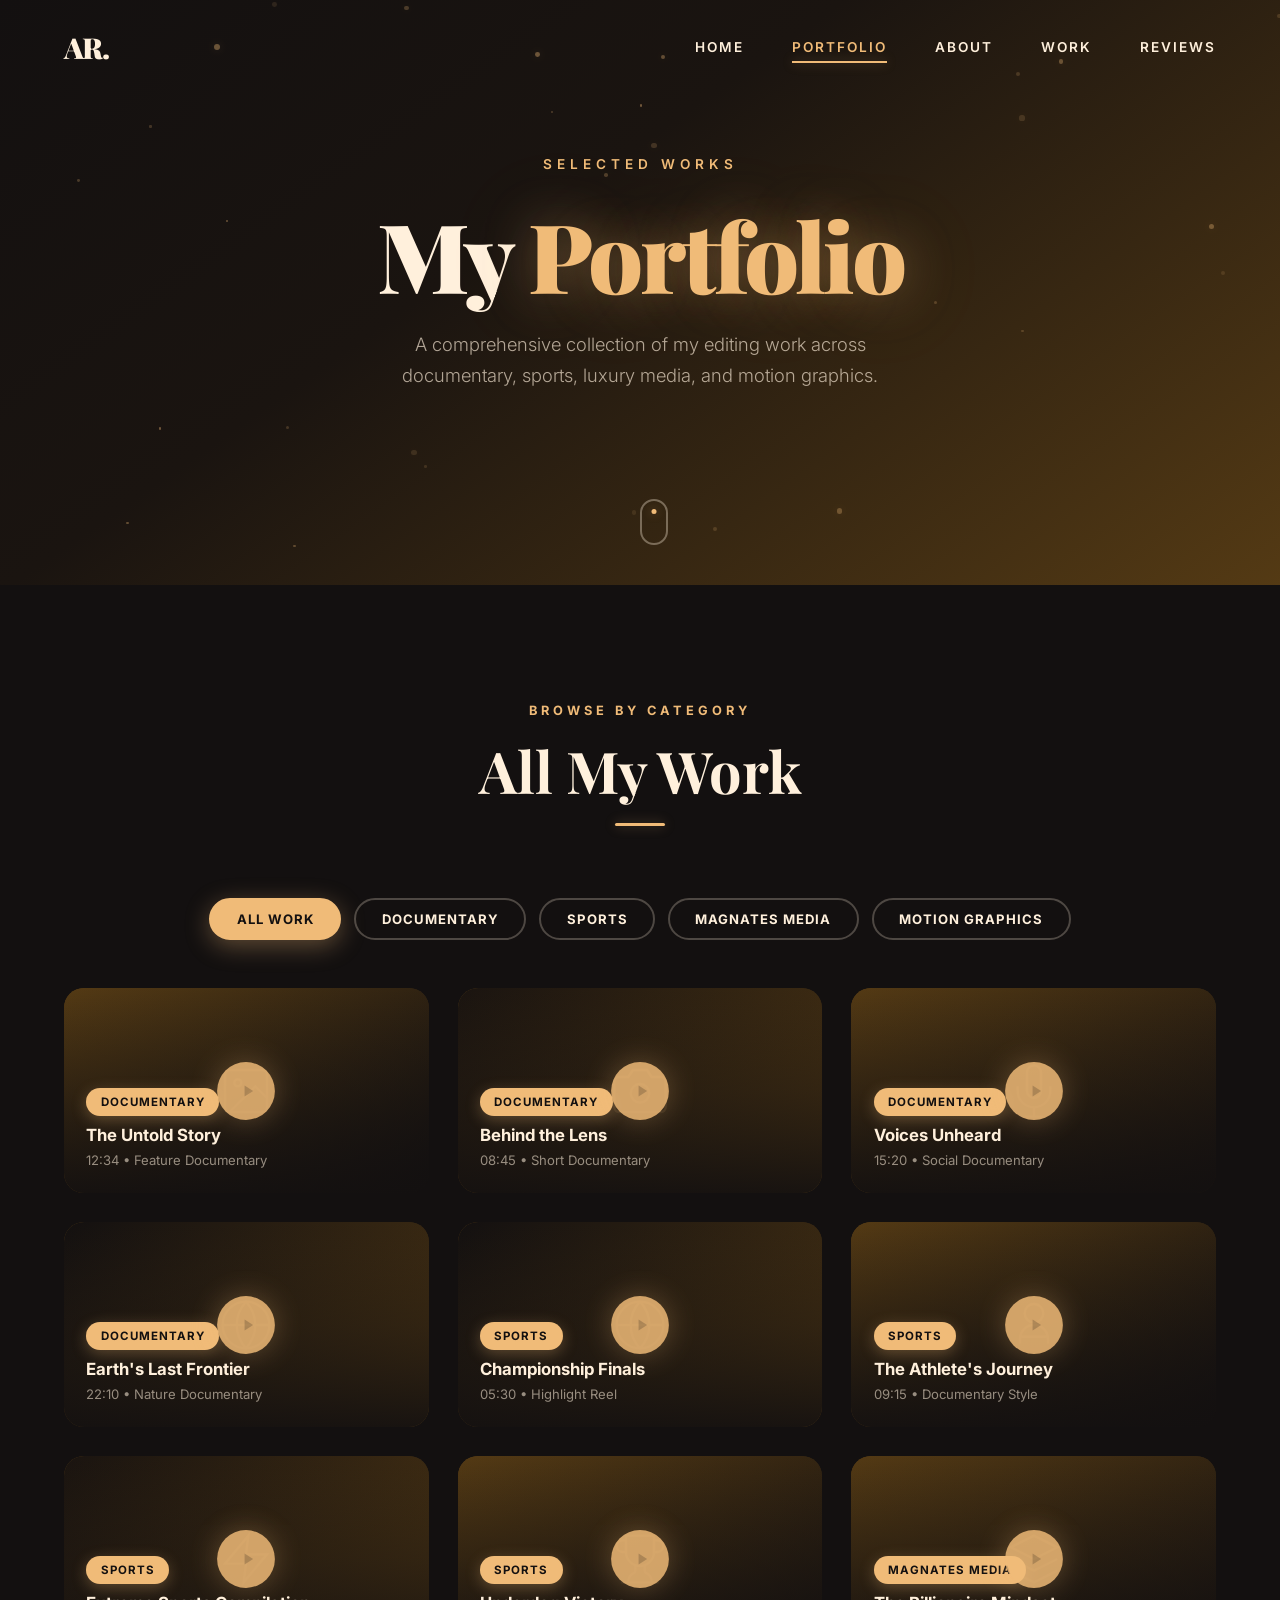
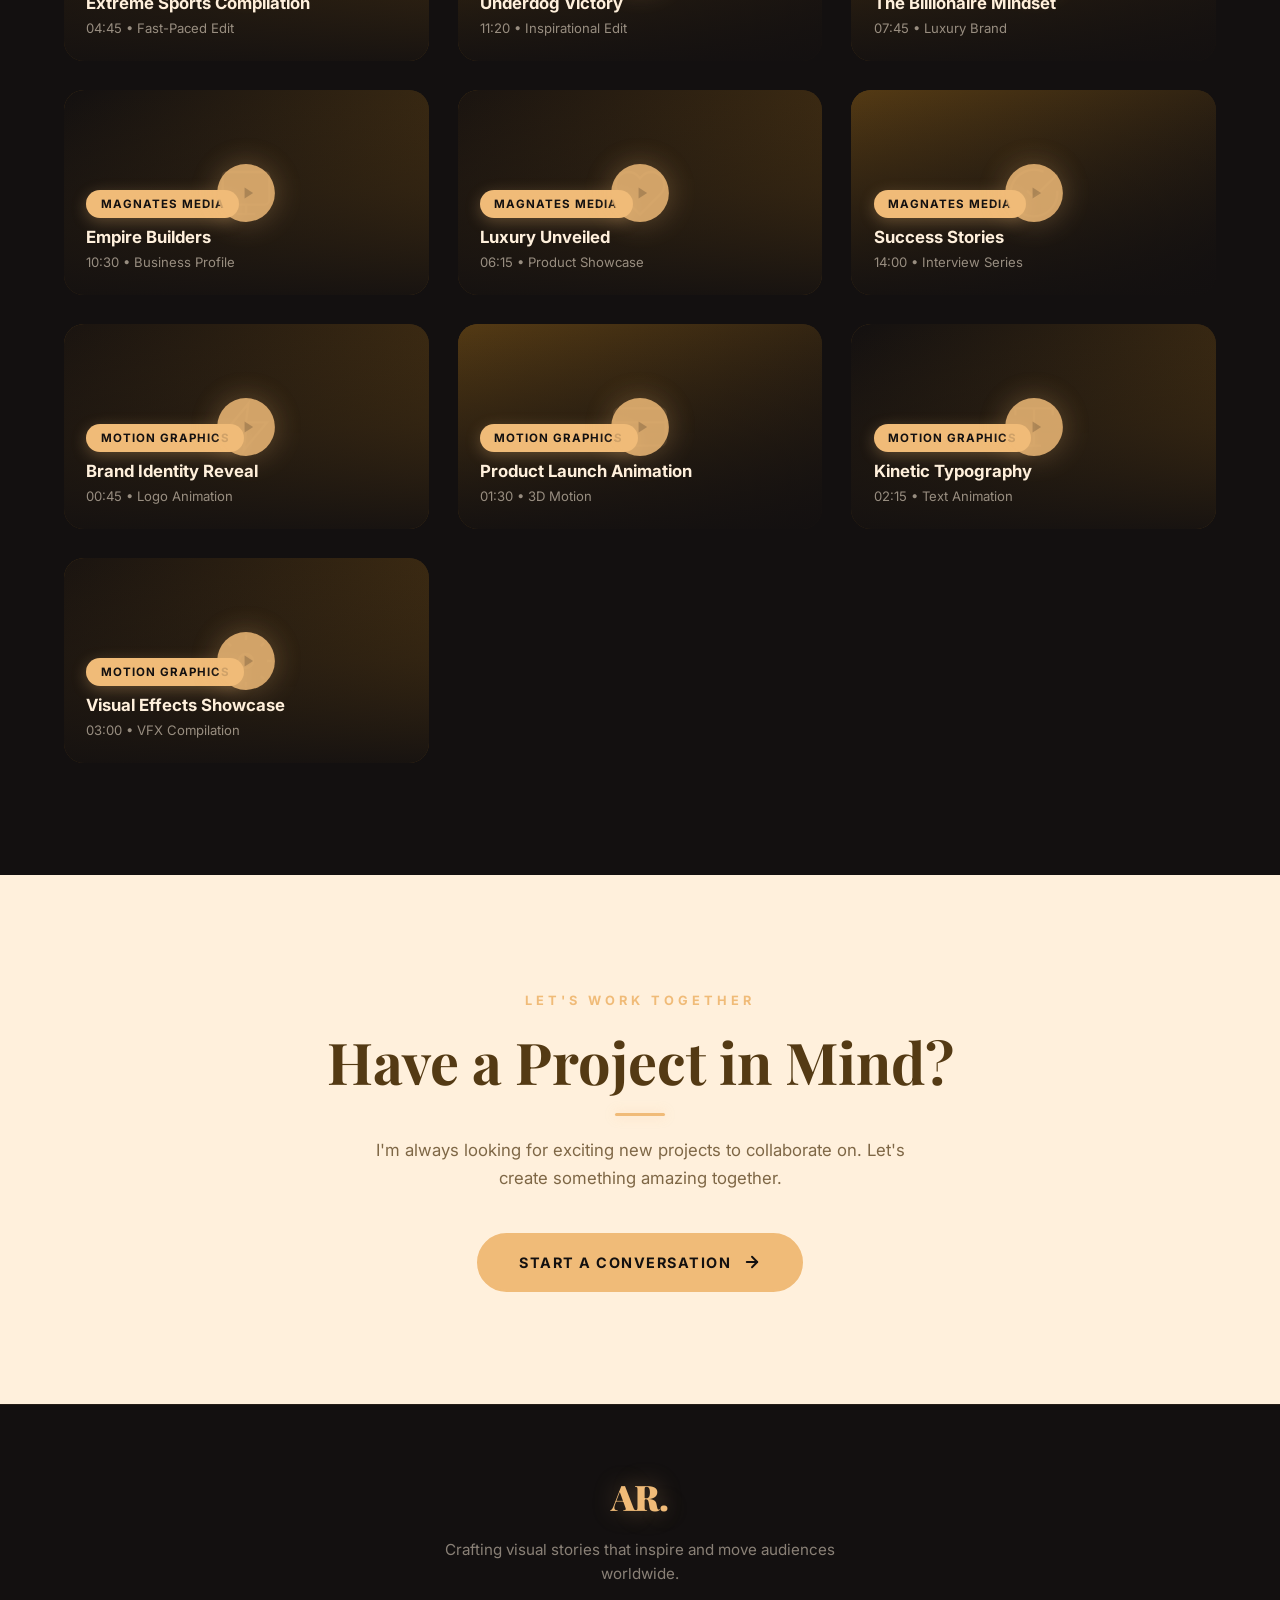
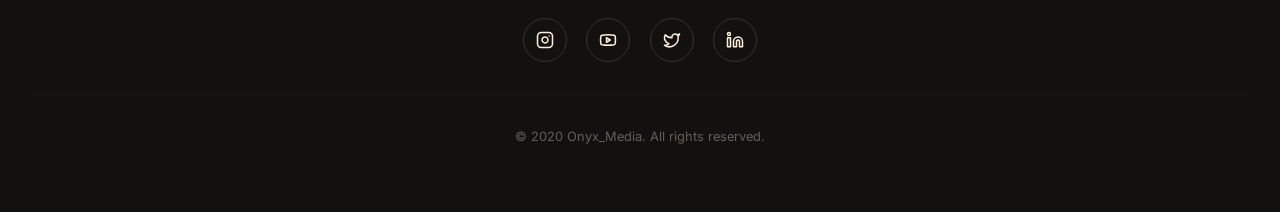
==== commit e5b8aab6: "Update portfolio.html" ====
--- a/portfolio.html
+++ b/portfolio.html
@@ -3,7 +3,7 @@
 <head>
 <meta charset="UTF-8">
 <meta name="viewport" content="width=device-width, initial-scale=1.0">
-<title>Portfolio | Alex Rivera - Video Editor</title>
+<title>Portfolio | Muhammad Fahad - Video Editor</title>
 <meta name="description" content="Browse my complete video editing portfolio. Documentary, Sports, Magnates Media, and Motion Graphics.">
 <link rel="stylesheet" href="css/styles.css">
 </head>
@@ -305,7 +305,7 @@
     <a href="#" class="social-link" aria-label="Twitter"><svg width="18" height="18" viewBox="0 0 24 24" fill="none" stroke="currentColor" stroke-width="2" stroke-linecap="round" stroke-linejoin="round"><path d="M22 4s-.7 2.1-2 3.4c1.6 10-9.4 17.3-18 11.6 2.2.1 4.4-.6 6-2C3 15.5.5 9.6 3 5c2.2 2.6 5.6 4.1 9 4-.9-4.2 4-6.6 7-3.8 1.1 0 3-1.2 3-1.2z"/></svg></a>
     <a href="#" class="social-link" aria-label="LinkedIn"><svg width="18" height="18" viewBox="0 0 24 24" fill="none" stroke="currentColor" stroke-width="2" stroke-linecap="round" stroke-linejoin="round"><path d="M16 8a6 6 0 0 1 6 6v7h-4v-7a2 2 0 0 0-2-2 2 2 0 0 0-2 2v7h-4v-7a6 6 0 0 1 6-6z"/><rect x="2" y="9" width="4" height="12"/><circle cx="4" cy="4" r="2"/></svg></a>
   </div>
-  <div class="footer-bottom">&copy; 2026 Alex Rivera. All rights reserved.</div>
+  <div class="footer-bottom">&copy; 2020 Onyx_Media. All rights reserved.</div>
 </footer>
 
 <!-- VIDEO MODAL -->
@@ -326,4 +326,4 @@
 <script src="js/video-config.js"></script>
 <script src="js/main.js"></script>
 </body>
-</html>+</html>
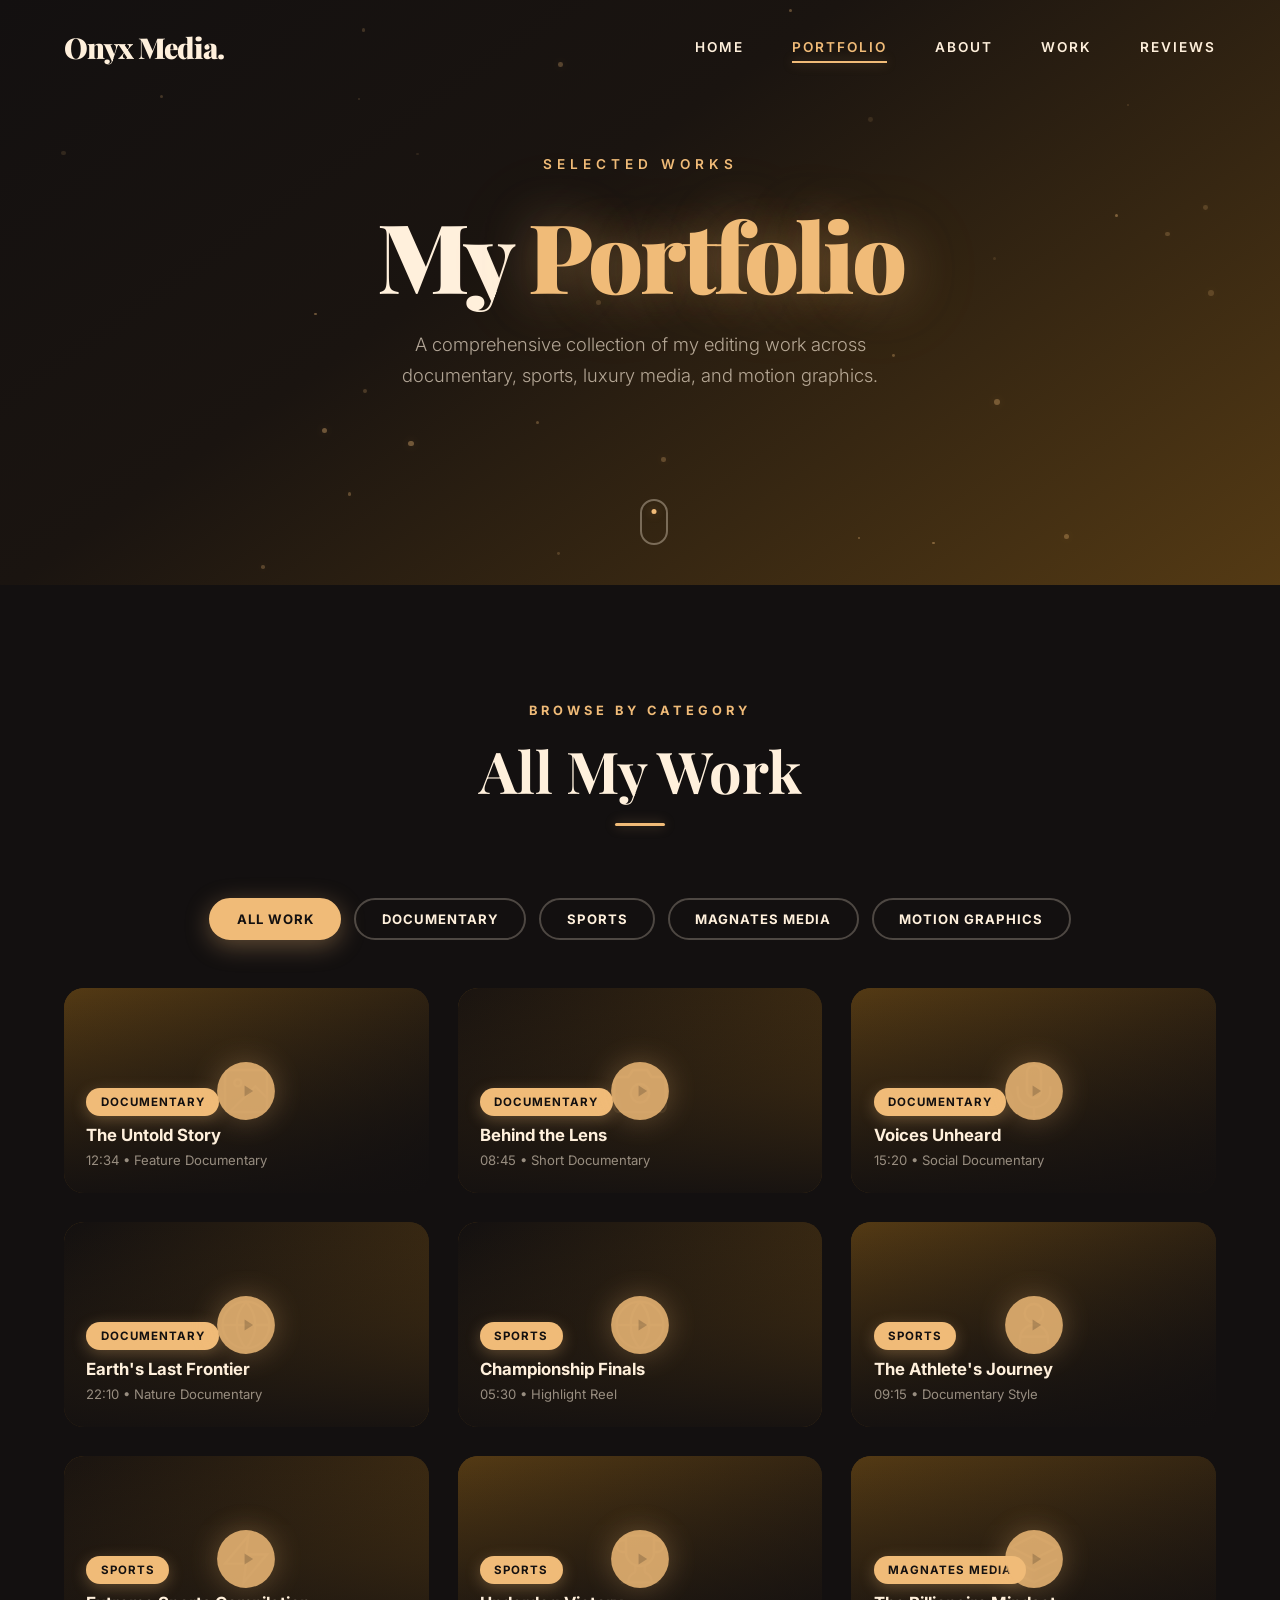
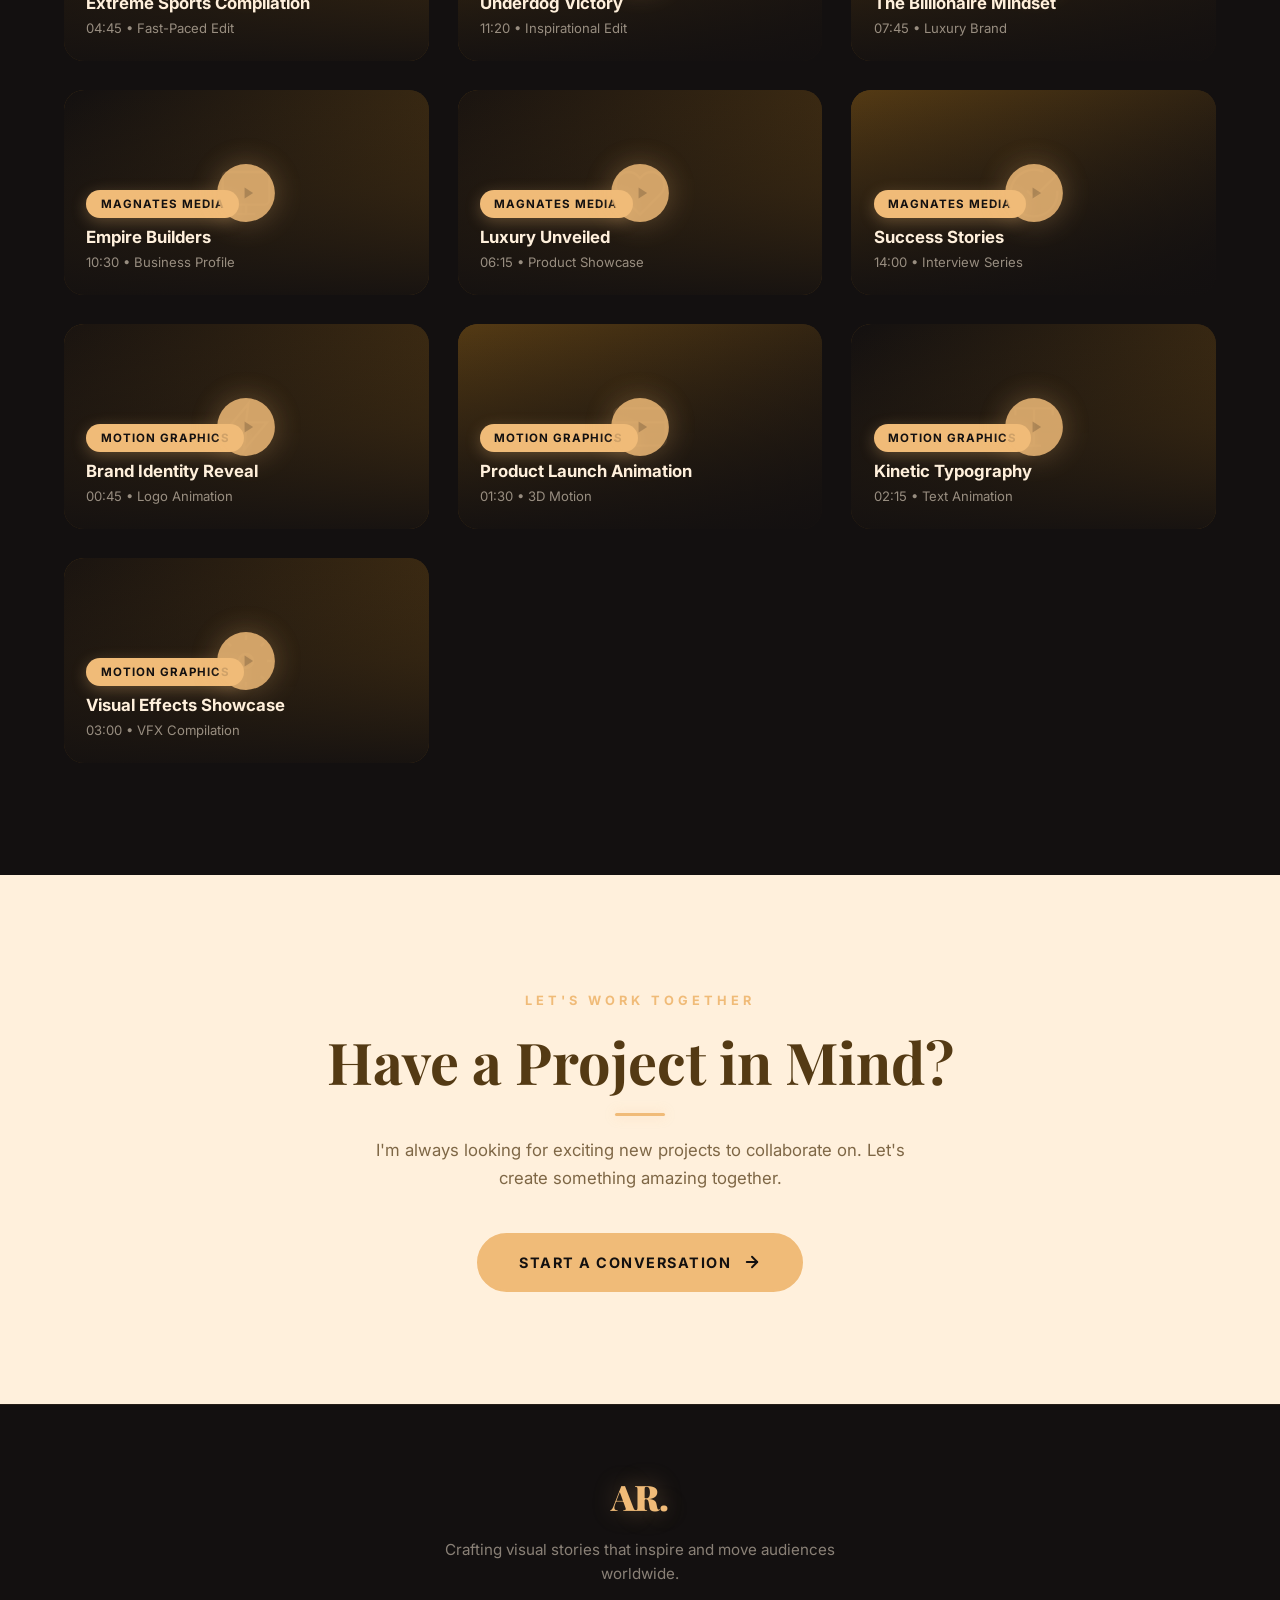
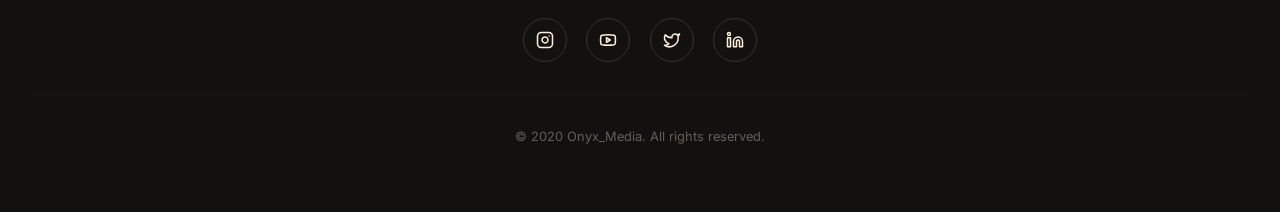
==== commit d338b069: "Update navigation logo text to 'Onyx Media'" ====
--- a/portfolio.html
+++ b/portfolio.html
@@ -10,7 +10,7 @@
 <body>
 
 <nav class="nav">
-  <a href="index.html" class="nav-logo">AR.</a>
+  <a href="index.html" class="nav-logo">Onyx Media.</a>
   <ul class="nav-links">
     <li><a href="index.html" class="nav-link">Home</a></li>
     <li><a href="portfolio.html" class="nav-link active">Portfolio</a></li>
